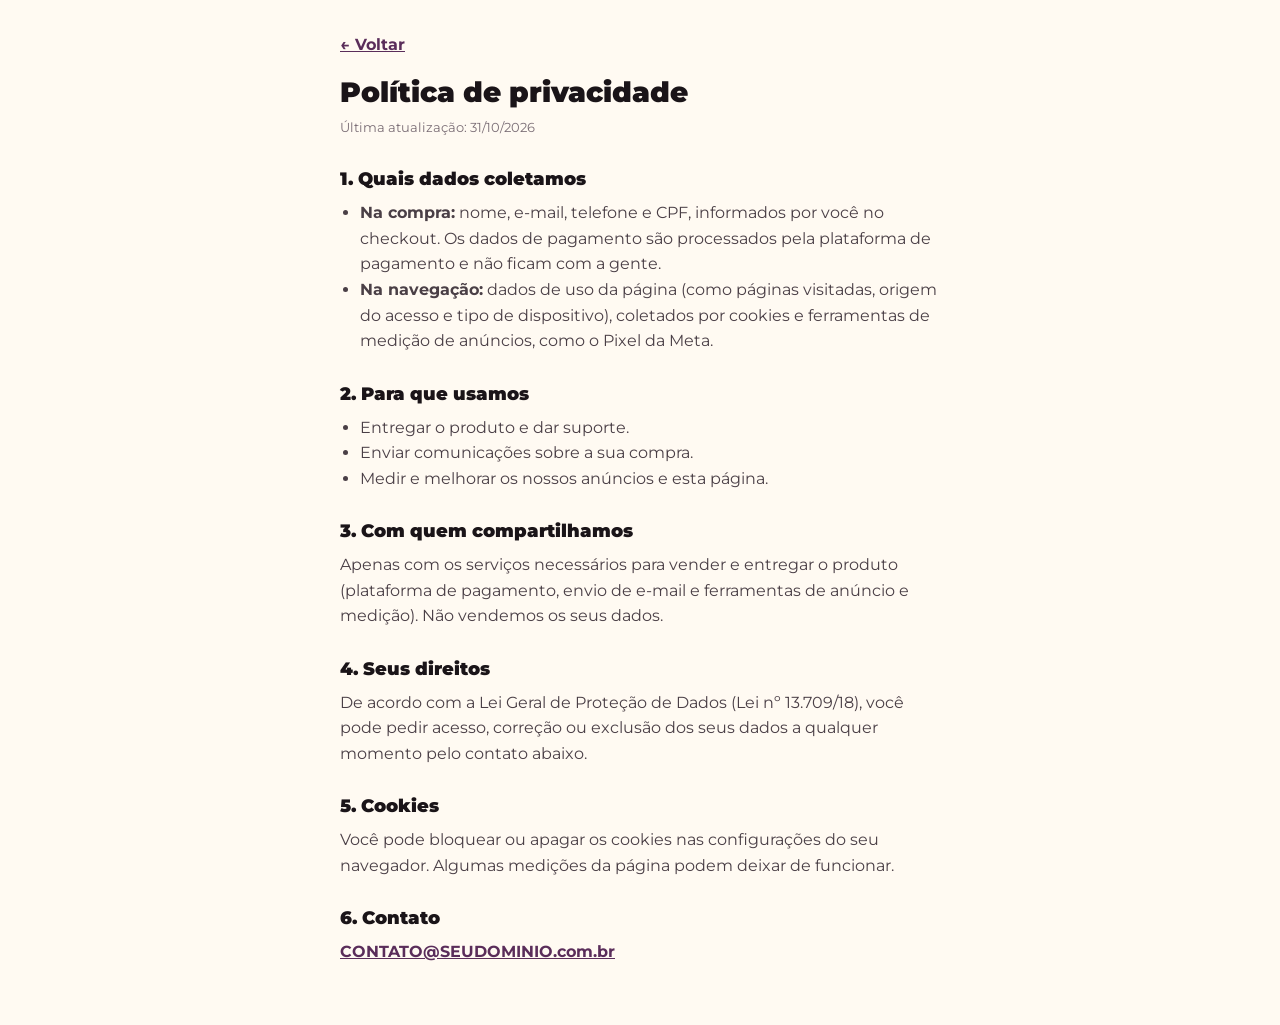
==== privacidade.html @ 22d49975 "LP V1" ====
<!doctype html>
<html lang="pt-BR"><head><meta charset="utf-8"><meta name="viewport" content="width=device-width, initial-scale=1">
<title>Política de privacidade — Método dos 4 Ciclos para 2027</title><meta name="robots" content="noindex"><link rel="icon" href="assets/img/favicon.png"><link rel="stylesheet" href="legal.css"></head>
<body><main>
<a href="index.html">← Voltar</a>
<h1>Política de privacidade</h1>
<small>Última atualização: 31/10/2026</small>

<h2>1. Quais dados coletamos</h2>
<ul>
  <li><b>Na compra:</b> nome, e-mail, telefone e CPF, informados por você no checkout. Os dados de pagamento são processados pela plataforma de pagamento e não ficam com a gente.</li>
  <li><b>Na navegação:</b> dados de uso da página (como páginas visitadas, origem do acesso e tipo de dispositivo), coletados por cookies e ferramentas de medição de anúncios, como o Pixel da Meta.</li>
</ul>

<h2>2. Para que usamos</h2>
<ul>
  <li>Entregar o produto e dar suporte.</li>
  <li>Enviar comunicações sobre a sua compra.</li>
  <li>Medir e melhorar os nossos anúncios e esta página.</li>
</ul>

<h2>3. Com quem compartilhamos</h2>
<p>Apenas com os serviços necessários para vender e entregar o produto (plataforma de pagamento, envio de e-mail e ferramentas de anúncio e medição). Não vendemos os seus dados.</p>

<h2>4. Seus direitos</h2>
<p>De acordo com a Lei Geral de Proteção de Dados (Lei nº 13.709/18), você pode pedir acesso, correção ou exclusão dos seus dados a qualquer momento pelo contato abaixo.</p>

<h2>5. Cookies</h2>
<p>Você pode bloquear ou apagar os cookies nas configurações do seu navegador. Algumas medições da página podem deixar de funcionar.</p>

<h2>6. Contato</h2>
<p><a href="mailto:CONTATO@SEUDOMINIO.com.br">CONTATO@SEUDOMINIO.com.br</a></p>
</main></body></html>
---- legal.css ----
@import url('https://fonts.googleapis.com/css2?family=Montserrat:wght@500;700;900&display=swap');
* { box-sizing: border-box; margin: 0; padding: 0; }
body { font-family: Montserrat, system-ui, sans-serif; font-size: 16px; line-height: 1.6; color: #1a1418; background: #fffaf2; }
main { max-width: 640px; margin: 0 auto; padding: 32px 20px 60px; }
a { color: #5a2d5a; font-weight: 700; }
h1 { font-weight: 900; font-size: 28px; line-height: 1.15; margin: 18px 0 6px; }
h2 { font-weight: 900; font-size: 18px; margin: 26px 0 6px; }
p, li { color: #4a3f46; }
ul { padding-left: 20px; margin-top: 6px; }
small { color: #7a6d75; }
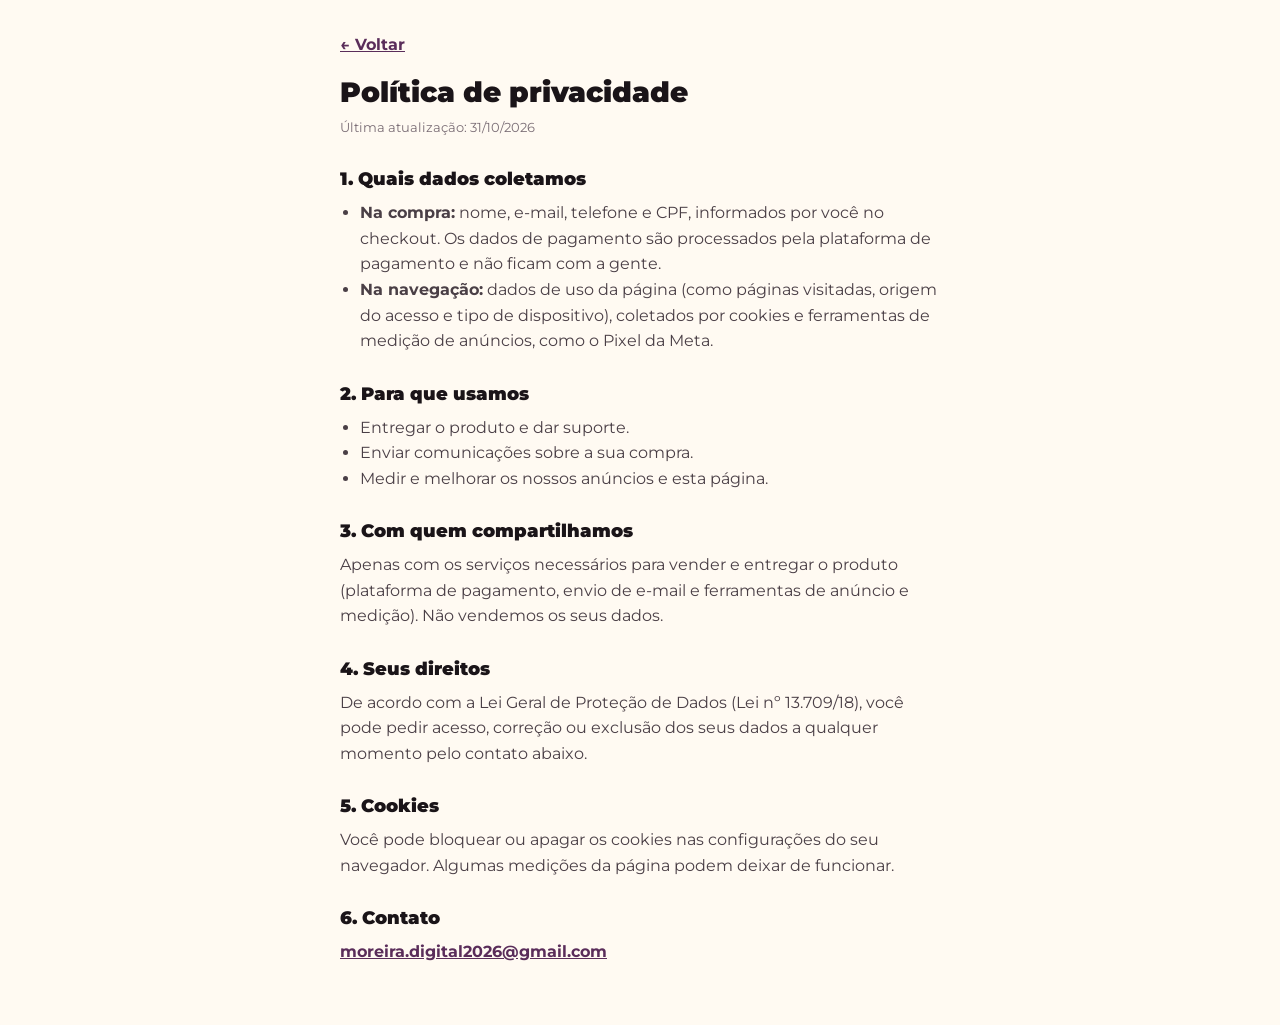
==== commit 56378ff9: "LP V1 SCRIPTS" ====
--- a/privacidade.html
+++ b/privacidade.html
@@ -1,33 +1,33 @@
-<!doctype html>
-<html lang="pt-BR"><head><meta charset="utf-8"><meta name="viewport" content="width=device-width, initial-scale=1">
-<title>Política de privacidade — Método dos 4 Ciclos para 2027</title><meta name="robots" content="noindex"><link rel="icon" href="assets/img/favicon.png"><link rel="stylesheet" href="legal.css"></head>
-<body><main>
-<a href="index.html">← Voltar</a>
-<h1>Política de privacidade</h1>
-<small>Última atualização: 31/10/2026</small>
-
-<h2>1. Quais dados coletamos</h2>
-<ul>
-  <li><b>Na compra:</b> nome, e-mail, telefone e CPF, informados por você no checkout. Os dados de pagamento são processados pela plataforma de pagamento e não ficam com a gente.</li>
-  <li><b>Na navegação:</b> dados de uso da página (como páginas visitadas, origem do acesso e tipo de dispositivo), coletados por cookies e ferramentas de medição de anúncios, como o Pixel da Meta.</li>
-</ul>
-
-<h2>2. Para que usamos</h2>
-<ul>
-  <li>Entregar o produto e dar suporte.</li>
-  <li>Enviar comunicações sobre a sua compra.</li>
-  <li>Medir e melhorar os nossos anúncios e esta página.</li>
-</ul>
-
-<h2>3. Com quem compartilhamos</h2>
-<p>Apenas com os serviços necessários para vender e entregar o produto (plataforma de pagamento, envio de e-mail e ferramentas de anúncio e medição). Não vendemos os seus dados.</p>
-
-<h2>4. Seus direitos</h2>
-<p>De acordo com a Lei Geral de Proteção de Dados (Lei nº 13.709/18), você pode pedir acesso, correção ou exclusão dos seus dados a qualquer momento pelo contato abaixo.</p>
-
-<h2>5. Cookies</h2>
-<p>Você pode bloquear ou apagar os cookies nas configurações do seu navegador. Algumas medições da página podem deixar de funcionar.</p>
-
-<h2>6. Contato</h2>
-<p><a href="mailto:CONTATO@SEUDOMINIO.com.br">CONTATO@SEUDOMINIO.com.br</a></p>
-</main></body></html>
+<!doctype html>
+<html lang="pt-BR"><head><meta charset="utf-8"><meta name="viewport" content="width=device-width, initial-scale=1">
+<title>Política de privacidade — Método dos 4 Ciclos para 2027</title><meta name="robots" content="noindex"><link rel="icon" href="assets/img/favicon.png"><link rel="stylesheet" href="legal.css"></head>
+<body><main>
+<a href="index.html">← Voltar</a>
+<h1>Política de privacidade</h1>
+<small>Última atualização: 31/10/2026</small>
+
+<h2>1. Quais dados coletamos</h2>
+<ul>
+  <li><b>Na compra:</b> nome, e-mail, telefone e CPF, informados por você no checkout. Os dados de pagamento são processados pela plataforma de pagamento e não ficam com a gente.</li>
+  <li><b>Na navegação:</b> dados de uso da página (como páginas visitadas, origem do acesso e tipo de dispositivo), coletados por cookies e ferramentas de medição de anúncios, como o Pixel da Meta.</li>
+</ul>
+
+<h2>2. Para que usamos</h2>
+<ul>
+  <li>Entregar o produto e dar suporte.</li>
+  <li>Enviar comunicações sobre a sua compra.</li>
+  <li>Medir e melhorar os nossos anúncios e esta página.</li>
+</ul>
+
+<h2>3. Com quem compartilhamos</h2>
+<p>Apenas com os serviços necessários para vender e entregar o produto (plataforma de pagamento, envio de e-mail e ferramentas de anúncio e medição). Não vendemos os seus dados.</p>
+
+<h2>4. Seus direitos</h2>
+<p>De acordo com a Lei Geral de Proteção de Dados (Lei nº 13.709/18), você pode pedir acesso, correção ou exclusão dos seus dados a qualquer momento pelo contato abaixo.</p>
+
+<h2>5. Cookies</h2>
+<p>Você pode bloquear ou apagar os cookies nas configurações do seu navegador. Algumas medições da página podem deixar de funcionar.</p>
+
+<h2>6. Contato</h2>
+<p><a href="mailto:moreira.digital2026@gmail.com">moreira.digital2026@gmail.com</a></p>
+</main></body></html>
